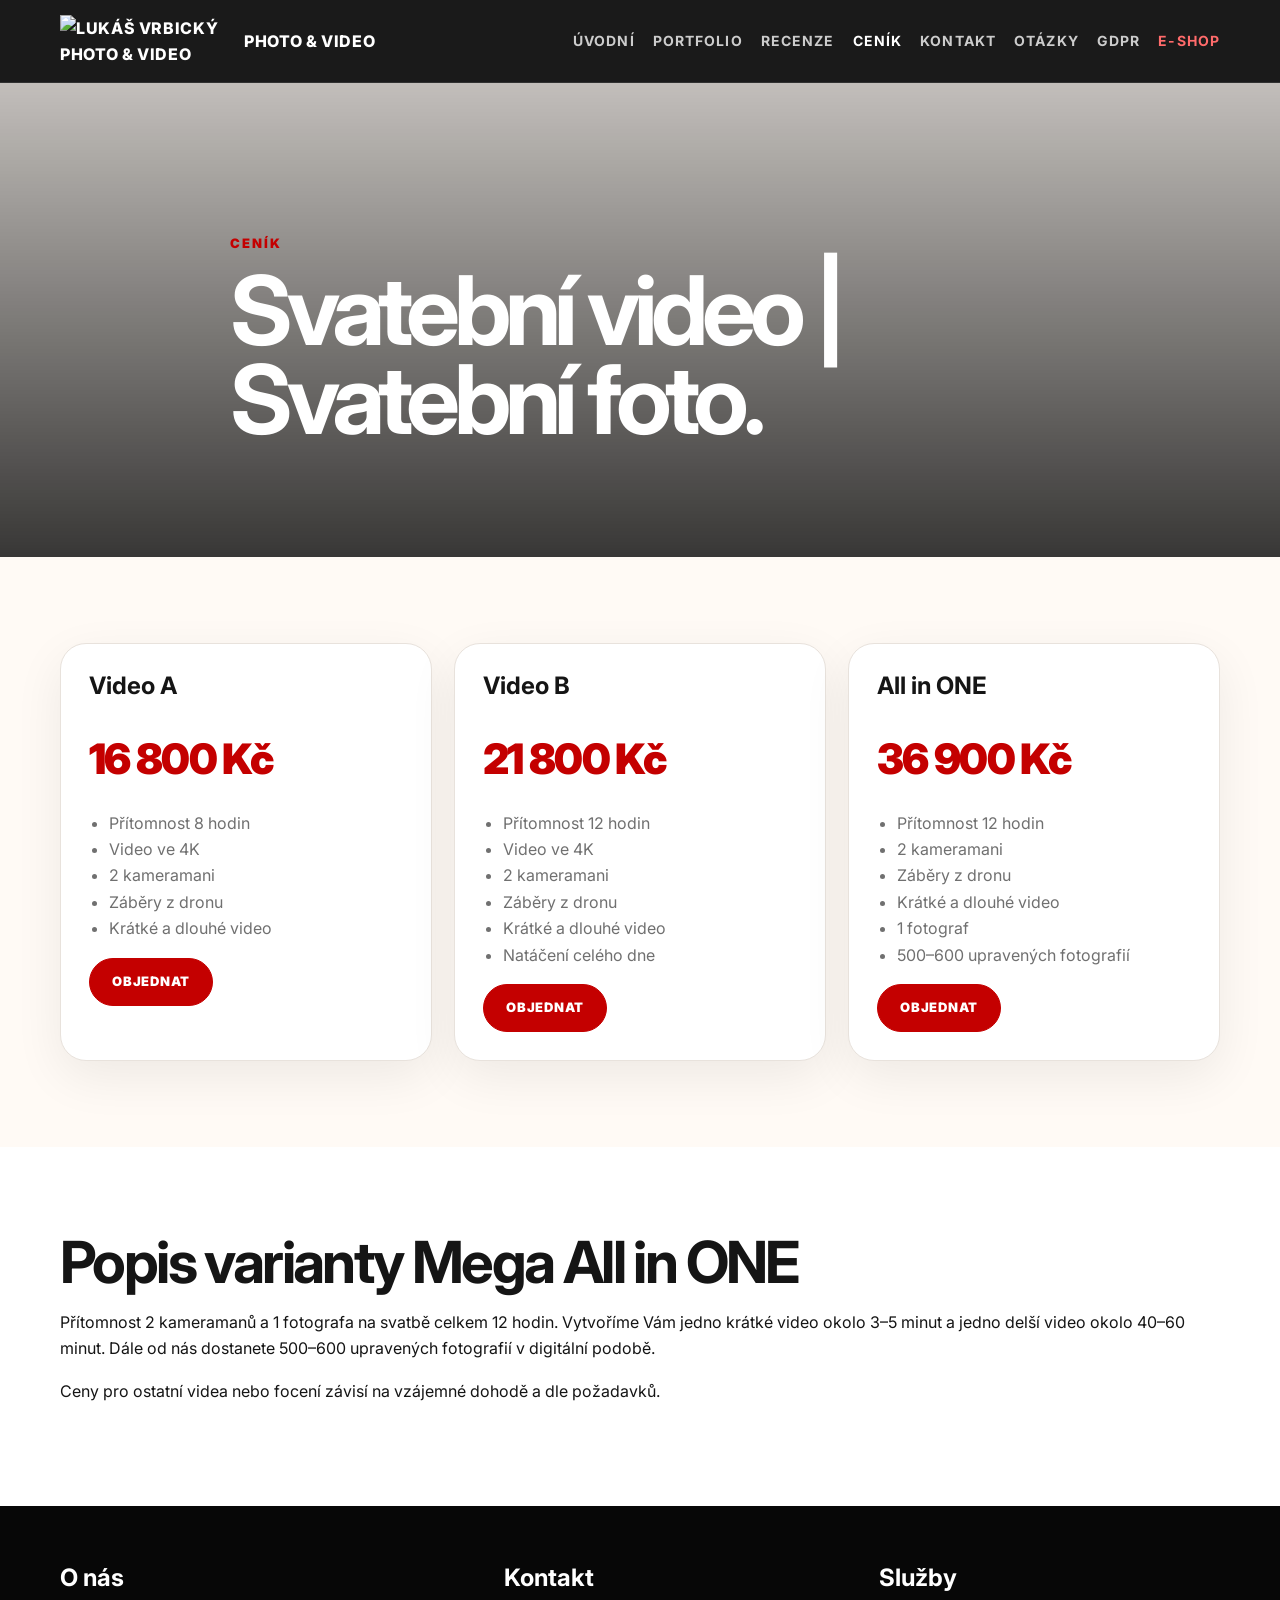
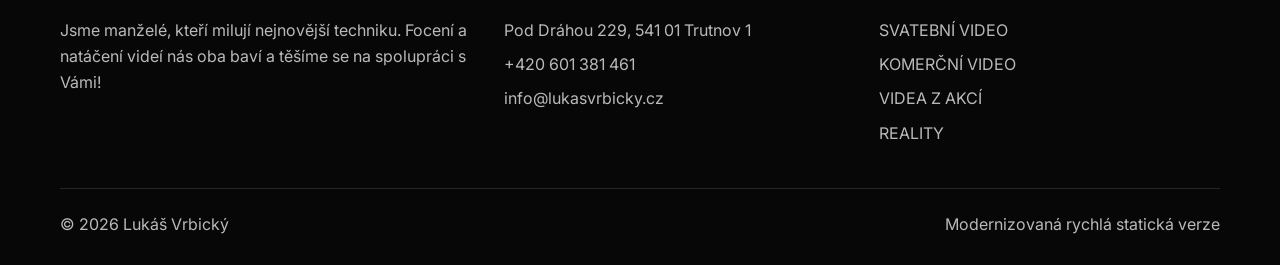
==== cenik.html @ d9810bd5 "Rebuild site with multi-page structure" ====
<!doctype html>
<html lang="cs">
<head>
  <meta charset="utf-8">
  <meta name="viewport" content="width=device-width, initial-scale=1">
  <meta name="description" content="Ceník">
  <title>Ceník | Lukáš Vrbický Photo & Video</title>
  <link rel="preconnect" href="https://fonts.googleapis.com">
  <link rel="preconnect" href="https://fonts.gstatic.com" crossorigin>
  <link href="https://fonts.googleapis.com/css2?family=Inter:wght@400;600;700;800;900&display=swap" rel="stylesheet">
  <link rel="stylesheet" href="styles.css">
</head>
<body>
<header class="site-header">
  <div class="container header-inner">
    <a class="logo" href="index.html"><img src="https://lukasvrbicky.cz/wp-content/uploads/2019/08/finalWhite.png" alt="Lukáš Vrbický Photo & Video" loading="eager"><span>Photo & Video</span></a>
    <button class="nav-toggle" data-nav-toggle type="button" aria-expanded="false">Menu</button>
    <nav class="nav" data-nav><a class="" href="index.html">Úvodní</a><a class="" href="portfolio.html">Portfolio</a><a class="" href="recenze.html">Recenze</a><a class="active" href="cenik.html">Ceník</a><a class="" href="kontakt.html">Kontakt</a><a class="" href="otazky.html">Otázky</a><a class="" href="gdpr.html">GDPR</a><a class="eshop" href="https://motis.cz/">E-shop</a></nav>
  </div>
</header>
<main><section class="hero compact"><div class="container hero-content"><p class="eyebrow">Ceník</p><h1>Svatební video | Svatební foto.</h1></div></section><section class="section"><div class="container grid grid-3"><article class="card"><h3>Video A</h3><div class="price">16 800 Kč</div><ul class="list"><li>Přítomnost 8 hodin</li><li>Video ve 4K</li><li>2 kameramani</li><li>Záběry z dronu</li><li>Krátké a dlouhé video</li></ul><a class="button primary" href="kontakt.html">Objednat</a></article><article class="card"><h3>Video B</h3><div class="price">21 800 Kč</div><ul class="list"><li>Přítomnost 12 hodin</li><li>Video ve 4K</li><li>2 kameramani</li><li>Záběry z dronu</li><li>Krátké a dlouhé video</li><li>Natáčení celého dne</li></ul><a class="button primary" href="kontakt.html">Objednat</a></article><article class="card"><h3>All in ONE</h3><div class="price">36 900 Kč</div><ul class="list"><li>Přítomnost 12 hodin</li><li>2 kameramani</li><li>Záběry z dronu</li><li>Krátké a dlouhé video</li><li>1 fotograf</li><li>500–600 upravených fotografií</li></ul><a class="button primary" href="kontakt.html">Objednat</a></article></div></section><section class="section alt"><div class="container"><h2>Popis varianty Mega All in ONE</h2><p>Přítomnost 2 kameramanů a 1 fotografa na svatbě celkem 12 hodin. Vytvoříme Vám jedno krátké video okolo 3–5 minut a jedno delší video okolo 40–60 minut. Dále od nás dostanete 500–600 upravených fotografií v digitální podobě.</p><p>Ceny pro ostatní videa nebo focení závisí na vzájemné dohodě a dle požadavků.</p></div></section></main>
<footer class="footer">
  <div class="container footer-grid">
    <div><h3>O nás</h3><p>Jsme manželé, kteří milují nejnovější techniku. Focení a natáčení videí nás oba baví a těšíme se na spolupráci s Vámi!</p></div>
    <div><h3>Kontakt</h3><a href="https://maps.google.com/?q=Pod+Dr%C3%A1hou+229,+541+01+Trutnov">Pod Dráhou 229, 541 01 Trutnov 1</a><a href="tel:+420601381461">+420 601 381 461</a><a href="mailto:info@lukasvrbicky.cz">info@lukasvrbicky.cz</a></div>
    <div><h3>Služby</h3><a href="portfolio.html">SVATEBNÍ VIDEO</a><a href="portfolio.html">KOMERČNÍ VIDEO</a><a href="portfolio.html">VIDEA Z AKCÍ</a><a href="portfolio.html">REALITY</a></div>
  </div>
  <div class="container footer-bottom"><span>© <span data-year></span> Lukáš Vrbický</span><span>Modernizovaná rychlá statická verze</span></div>
</footer>
<script src="script.js"></script>
</body>
</html>
---- styles.css ----
:root {
  --red: #c40000;
  --red-dark: #8e0000;
  --black: #070707;
  --ink: #151515;
  --muted: #707070;
  --line: #e8e2dc;
  --paper: #fffaf5;
  --white: #ffffff;
  --shadow: 0 22px 70px rgba(0, 0, 0, .18);
}
* { box-sizing: border-box; }
html { scroll-behavior: smooth; }
body { margin: 0; font-family: Inter, Arial, sans-serif; color: var(--ink); background: var(--paper); line-height: 1.65; }
a { color: inherit; text-decoration: none; }
img { max-width: 100%; display: block; }
.container { width: min(1160px, calc(100% - 40px)); margin: 0 auto; }
.site-header { position: sticky; top: 0; z-index: 20; background: rgba(7,7,7,.92); backdrop-filter: blur(18px); border-bottom: 1px solid rgba(255,255,255,.1); }
.header-inner { min-height: 82px; display: flex; align-items: center; justify-content: space-between; gap: 24px; }
.logo { display: flex; align-items: center; gap: 14px; color: var(--white); font-weight: 800; letter-spacing: .04em; text-transform: uppercase; }
.logo img { width: 170px; height: auto; }
.nav { display: flex; align-items: center; gap: 18px; color: rgba(255,255,255,.78); font-size: 14px; font-weight: 700; text-transform: uppercase; letter-spacing: .08em; }
.nav a:hover, .nav a.active { color: var(--white); }
.nav .eshop { color: #ff6b6b; }
.nav-toggle { display: none; background: transparent; border: 1px solid rgba(255,255,255,.25); color: #fff; border-radius: 999px; padding: 10px 14px; font-weight: 800; }
.hero { position: relative; min-height: 690px; display: grid; align-items: end; color: var(--white); background: linear-gradient(180deg, rgba(0,0,0,.24), rgba(0,0,0,.78)), var(--hero-image, url('https://lukasvrbicky.cz/wp-content/uploads/2019/12/cover-1200x600.jpg')) center/cover; }
.hero.compact { min-height: 360px; }
.hero-content { padding: 150px 0 92px; max-width: 820px; }
.eyebrow { margin: 0 0 12px; color: var(--red); font-weight: 900; letter-spacing: .16em; text-transform: uppercase; font-size: 13px; }
h1, h2, h3, p { margin-top: 0; }
h1 { font-size: clamp(46px, 8vw, 96px); line-height: .92; letter-spacing: -.065em; margin-bottom: 22px; }
h2 { font-size: clamp(32px, 5vw, 58px); line-height: 1; letter-spacing: -.045em; margin-bottom: 18px; }
h3 { font-size: 24px; line-height: 1.18; }
.lead { font-size: clamp(18px, 2vw, 24px); color: rgba(255,255,255,.86); max-width: 720px; }
.actions { display: flex; flex-wrap: wrap; gap: 14px; margin-top: 34px; }
.button { display: inline-flex; align-items: center; justify-content: center; min-height: 48px; padding: 0 22px; border-radius: 999px; border: 1px solid var(--line); font-weight: 900; text-transform: uppercase; letter-spacing: .06em; font-size: 13px; }
.button.primary { background: var(--red); border-color: var(--red); color: #fff; }
.button.primary:hover { background: var(--red-dark); }
.button.light { color: #fff; border-color: rgba(255,255,255,.38); background: rgba(255,255,255,.08); }
.section { padding: 86px 0; }
.section.alt { background: #fff; }
.section-head { max-width: 760px; margin-bottom: 38px; }
.grid { display: grid; gap: 22px; }
.grid-3 { grid-template-columns: repeat(3, 1fr); }
.grid-2 { grid-template-columns: repeat(2, 1fr); }
.card { background: #fff; border: 1px solid var(--line); border-radius: 26px; padding: 28px; box-shadow: 0 16px 50px rgba(0,0,0,.07); overflow: hidden; }
.service-card { min-height: 250px; display: flex; flex-direction: column; justify-content: flex-end; background: linear-gradient(180deg, rgba(0,0,0,.04), rgba(0,0,0,.84)), var(--image) center/cover; color: #fff; }
.service-card p { color: rgba(255,255,255,.8); }
.project-card { padding: 0; }
.project-card img { width: 100%; aspect-ratio: 16/10; object-fit: cover; }
.project-body { padding: 24px; }
.meta { color: var(--red); font-size: 13px; font-weight: 900; text-transform: uppercase; letter-spacing: .12em; }
.split { display: grid; grid-template-columns: .95fr 1.05fr; gap: 48px; align-items: center; }
.team-photo { border-radius: 32px; box-shadow: var(--shadow); }
.price { font-size: 42px; font-weight: 900; letter-spacing: -.04em; color: var(--red); }
.list { padding-left: 20px; color: var(--muted); }
.quote { border-left: 4px solid var(--red); padding-left: 20px; color: #333; }
.cta { background: linear-gradient(135deg, var(--black), #2a0000); color: #fff; border-radius: 34px; padding: 42px; display: flex; justify-content: space-between; gap: 30px; align-items: center; }
.footer { background: var(--black); color: rgba(255,255,255,.72); padding: 58px 0 28px; }
.footer-grid { display: grid; grid-template-columns: 1.2fr 1fr 1fr; gap: 34px; margin-bottom: 34px; }
.footer h3 { color: #fff; }
.footer a { display: block; margin: 8px 0; }
.footer-bottom { border-top: 1px solid rgba(255,255,255,.12); padding-top: 22px; display: flex; justify-content: space-between; gap: 20px; }
.form { display: grid; gap: 14px; }
.input, textarea, select { width: 100%; border: 1px solid var(--line); border-radius: 16px; padding: 14px 16px; font: inherit; background: #fff; }
textarea { min-height: 150px; }
@media (max-width: 900px) {
  .nav-toggle { display: inline-flex; }
  .nav { position: absolute; left: 20px; right: 20px; top: 82px; display: none; flex-direction: column; align-items: stretch; background: #111; border: 1px solid rgba(255,255,255,.14); border-radius: 22px; padding: 18px; }
  .nav.is-open { display: flex; }
  .grid-3, .grid-2, .split, .footer-grid { grid-template-columns: 1fr; }
  .hero { min-height: 620px; }
  .cta, .footer-bottom { flex-direction: column; align-items: flex-start; }
  .logo img { width: 132px; }
}
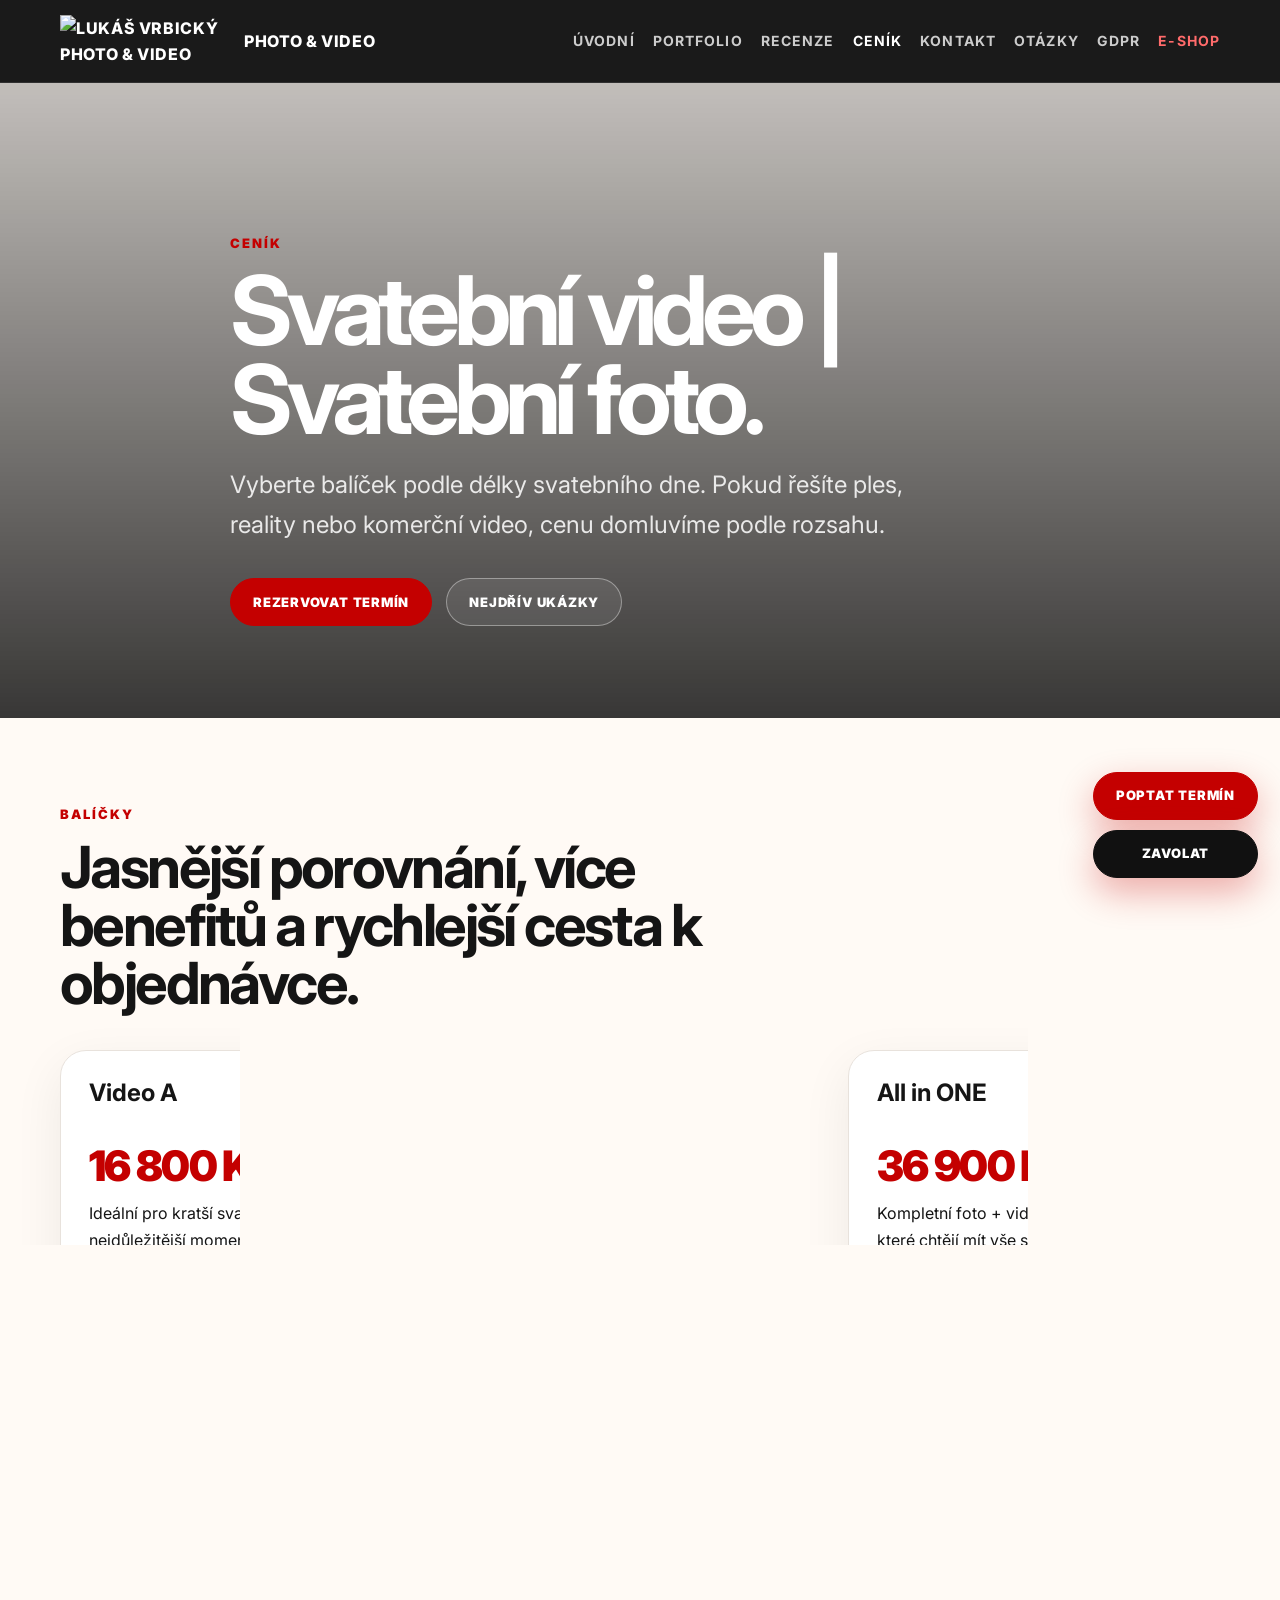
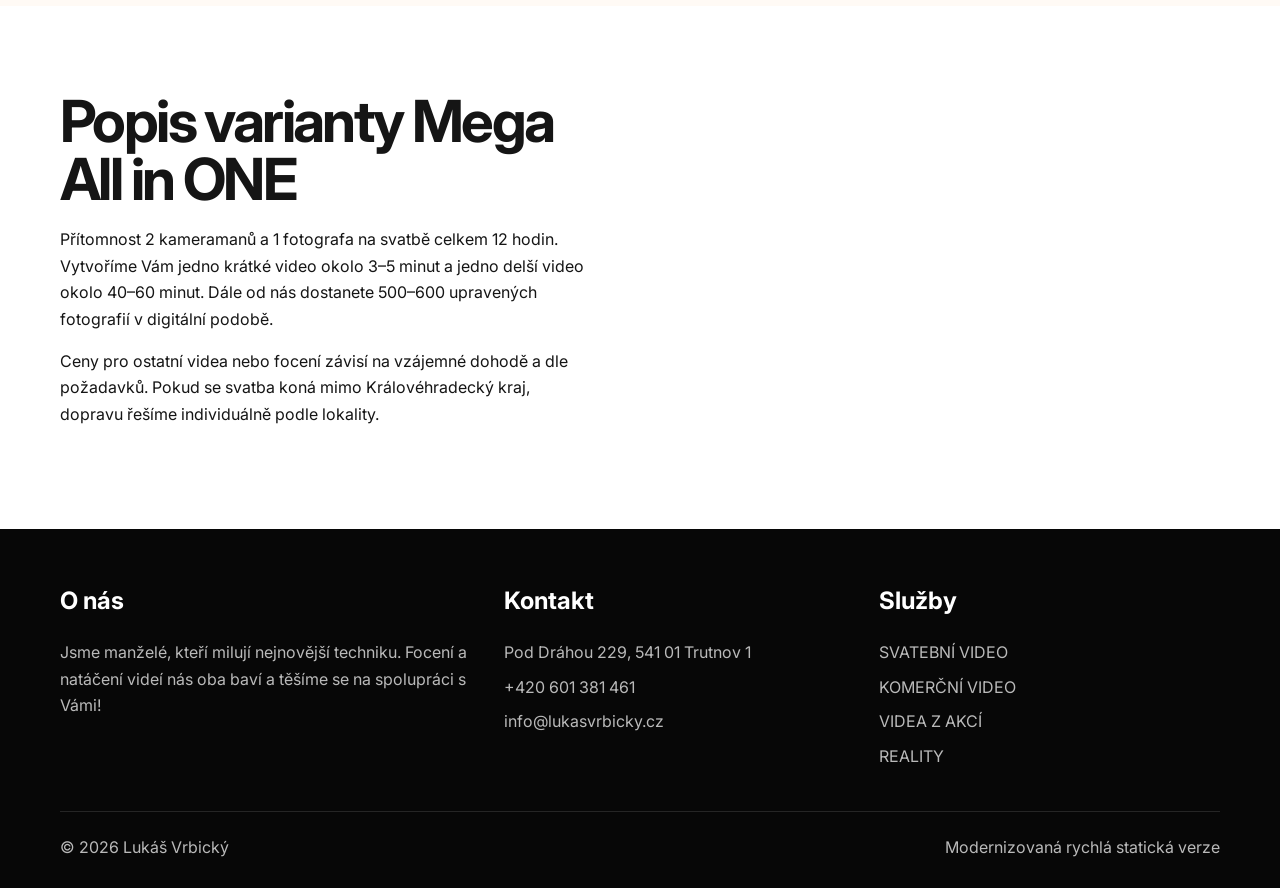
==== commit 1695c0b2: "Enhance CTAs content and animations" ====
--- a/cenik.html
+++ b/cenik.html
@@ -18,7 +18,8 @@
     <nav class="nav" data-nav><a class="" href="index.html">Úvodní</a><a class="" href="portfolio.html">Portfolio</a><a class="" href="recenze.html">Recenze</a><a class="active" href="cenik.html">Ceník</a><a class="" href="kontakt.html">Kontakt</a><a class="" href="otazky.html">Otázky</a><a class="" href="gdpr.html">GDPR</a><a class="eshop" href="https://motis.cz/">E-shop</a></nav>
   </div>
 </header>
-<main><section class="hero compact"><div class="container hero-content"><p class="eyebrow">Ceník</p><h1>Svatební video | Svatební foto.</h1></div></section><section class="section"><div class="container grid grid-3"><article class="card"><h3>Video A</h3><div class="price">16 800 Kč</div><ul class="list"><li>Přítomnost 8 hodin</li><li>Video ve 4K</li><li>2 kameramani</li><li>Záběry z dronu</li><li>Krátké a dlouhé video</li></ul><a class="button primary" href="kontakt.html">Objednat</a></article><article class="card"><h3>Video B</h3><div class="price">21 800 Kč</div><ul class="list"><li>Přítomnost 12 hodin</li><li>Video ve 4K</li><li>2 kameramani</li><li>Záběry z dronu</li><li>Krátké a dlouhé video</li><li>Natáčení celého dne</li></ul><a class="button primary" href="kontakt.html">Objednat</a></article><article class="card"><h3>All in ONE</h3><div class="price">36 900 Kč</div><ul class="list"><li>Přítomnost 12 hodin</li><li>2 kameramani</li><li>Záběry z dronu</li><li>Krátké a dlouhé video</li><li>1 fotograf</li><li>500–600 upravených fotografií</li></ul><a class="button primary" href="kontakt.html">Objednat</a></article></div></section><section class="section alt"><div class="container"><h2>Popis varianty Mega All in ONE</h2><p>Přítomnost 2 kameramanů a 1 fotografa na svatbě celkem 12 hodin. Vytvoříme Vám jedno krátké video okolo 3–5 minut a jedno delší video okolo 40–60 minut. Dále od nás dostanete 500–600 upravených fotografií v digitální podobě.</p><p>Ceny pro ostatní videa nebo focení závisí na vzájemné dohodě a dle požadavků.</p></div></section></main>
+<main><section class="hero compact"><div class="container hero-content reveal"><p class="eyebrow">Ceník</p><h1>Svatební video | Svatební foto.</h1><p class="lead">Vyberte balíček podle délky svatebního dne. Pokud řešíte ples, reality nebo komerční video, cenu domluvíme podle rozsahu.</p><div class="actions"><a class="button primary" href="kontakt.html">Rezervovat termín</a><a class="button light" href="portfolio.html">Nejdřív ukázky</a></div></div></section><section class="section"><div class="container"><div class="section-head"><p class="eyebrow">Balíčky</p><h2>Jasnější porovnání, více benefitů a rychlejší cesta k objednávce.</h2></div><div class="grid grid-3"><article class="card reveal"><h3>Video A</h3><div class="price">16 800 Kč</div><p>Ideální pro kratší svatební den a nejdůležitější momenty.</p><ul class="list"><li>Přítomnost 8 hodin</li><li>Video ve 4K</li><li>2 kameramani</li><li>Záběry z dronu</li><li>Krátké a dlouhé video</li></ul><a class="button primary" href="kontakt.html">Objednat Video A</a></article><article class="card reveal"><h3>Video B</h3><div class="price">21 800 Kč</div><p>Nejčastější volba pro zachycení příprav, obřadu i večerní atmosféry.</p><ul class="list"><li>Přítomnost 12 hodin</li><li>Video ve 4K</li><li>2 kameramani</li><li>Záběry z dronu</li><li>Krátké a dlouhé video</li><li>Natáčení celého dne</li></ul><a class="button primary" href="kontakt.html">Objednat Video B</a></article><article class="card reveal"><h3>All in ONE</h3><div class="price">36 900 Kč</div><p>Kompletní foto + video tým pro páry, které chtějí mít vše sladěné.</p><ul class="list"><li>Přítomnost 12 hodin</li><li>2 kameramani</li><li>Záběry z dronu</li><li>Krátké a dlouhé video</li><li>1 fotograf</li><li>500–600 upravených fotografií</li></ul><a class="button primary" href="kontakt.html">Objednat All in ONE</a></article></div></div></section><section class="section alt"><div class="container split"><div><h2>Popis varianty Mega All in ONE</h2><p>Přítomnost 2 kameramanů a 1 fotografa na svatbě celkem 12 hodin. Vytvoříme Vám jedno krátké video okolo 3–5 minut a jedno delší video okolo 40–60 minut. Dále od nás dostanete 500–600 upravených fotografií v digitální podobě.</p><p>Ceny pro ostatní videa nebo focení závisí na vzájemné dohodě a dle požadavků. Pokud se svatba koná mimo Královéhradecký kraj, dopravu řešíme individuálně podle lokality.</p></div><div class="story-panel"><p class="eyebrow">Nejste si jistí?</p><h2>Napište nám datum.</h2><p>Doporučíme balíček podle harmonogramu, místa a toho, co chcete mít ve výsledném filmu.</p><a class="button primary" href="kontakt.html">Poradit s výběrem</a></div></div></section></main>
+<div class="floating-cta"><a class="button primary" href="kontakt.html">Poptat termín</a><a class="button light" href="tel:+420601381461">Zavolat</a></div>
 <footer class="footer">
   <div class="container footer-grid">
     <div><h3>O nás</h3><p>Jsme manželé, kteří milují nejnovější techniku. Focení a natáčení videí nás oba baví a těšíme se na spolupráci s Vámi!</p></div>
--- a/styles.css
+++ b/styles.css
@@ -73,3 +73,32 @@
   .cta, .footer-bottom { flex-direction: column; align-items: flex-start; }
   .logo img { width: 132px; }
 }
+
+/* Creative motion + conversion elements */
+.floating-cta { position: fixed; right: 22px; bottom: 22px; z-index: 30; display: grid; gap: 10px; }
+.floating-cta a { box-shadow: 0 14px 36px rgba(196,0,0,.32); }
+.kicker-row { display: flex; flex-wrap: wrap; gap: 10px; margin-top: 22px; }
+.kicker { display: inline-flex; align-items: center; gap: 8px; padding: 10px 14px; border: 1px solid rgba(255,255,255,.22); border-radius: 999px; background: rgba(255,255,255,.08); color: rgba(255,255,255,.88); font-weight: 800; }
+.stats { display: grid; grid-template-columns: repeat(4, 1fr); gap: 18px; margin-top: -42px; position: relative; z-index: 3; }
+.stat { background: #fff; border: 1px solid var(--line); border-radius: 24px; padding: 24px; box-shadow: 0 18px 60px rgba(0,0,0,.12); }
+.stat strong { display: block; color: var(--red); font-size: 34px; line-height: 1; letter-spacing: -.05em; }
+.story-panel { position: relative; overflow: hidden; border-radius: 34px; padding: 44px; background: radial-gradient(circle at 0 0, rgba(196,0,0,.18), transparent 34%), #111; color: #fff; }
+.story-panel::after { content: ""; position: absolute; inset: auto -90px -90px auto; width: 240px; height: 240px; background: var(--red); border-radius: 50%; filter: blur(16px); opacity: .32; animation: pulseGlow 5s ease-in-out infinite; }
+.steps { counter-reset: step; display: grid; grid-template-columns: repeat(4, 1fr); gap: 18px; }
+.step { position: relative; padding-top: 58px; }
+.step::before { counter-increment: step; content: "0" counter(step); position: absolute; top: 24px; left: 28px; color: rgba(196,0,0,.22); font-size: 52px; font-weight: 900; line-height: 1; }
+.marquee { overflow: hidden; background: var(--red); color: #fff; padding: 14px 0; font-weight: 900; text-transform: uppercase; letter-spacing: .12em; }
+.marquee span { display: inline-block; white-space: nowrap; animation: marquee 24s linear infinite; }
+.video-frame { aspect-ratio: 16/9; border: 0; width: 100%; border-radius: 28px; box-shadow: var(--shadow); background: #111; }
+.gallery-strip { display: grid; grid-template-columns: 1.2fr .8fr 1fr; gap: 18px; }
+.gallery-strip img { width: 100%; height: 100%; min-height: 260px; object-fit: cover; border-radius: 28px; box-shadow: 0 16px 48px rgba(0,0,0,.14); }
+.reveal { animation: revealUp .8s ease both; }
+.reveal:nth-child(2) { animation-delay: .08s; }
+.reveal:nth-child(3) { animation-delay: .16s; }
+.reveal:nth-child(4) { animation-delay: .24s; }
+@keyframes revealUp { from { opacity: 0; transform: translateY(26px); } to { opacity: 1; transform: translateY(0); } }
+@keyframes pulseGlow { 0%, 100% { transform: scale(.92); opacity: .24; } 50% { transform: scale(1.08); opacity: .42; } }
+@keyframes marquee { from { transform: translateX(0); } to { transform: translateX(-50%); } }
+@media (prefers-reduced-motion: reduce) { *, *::before, *::after { animation-duration: .01ms !important; animation-iteration-count: 1 !important; scroll-behavior: auto !important; } }
+@media (max-width: 900px) { .stats, .steps, .gallery-strip { grid-template-columns: 1fr; } .floating-cta { left: 20px; right: 20px; } .floating-cta .button { width: 100%; } }
+.floating-cta .light { background: #111; color: #fff; border-color: #111; }
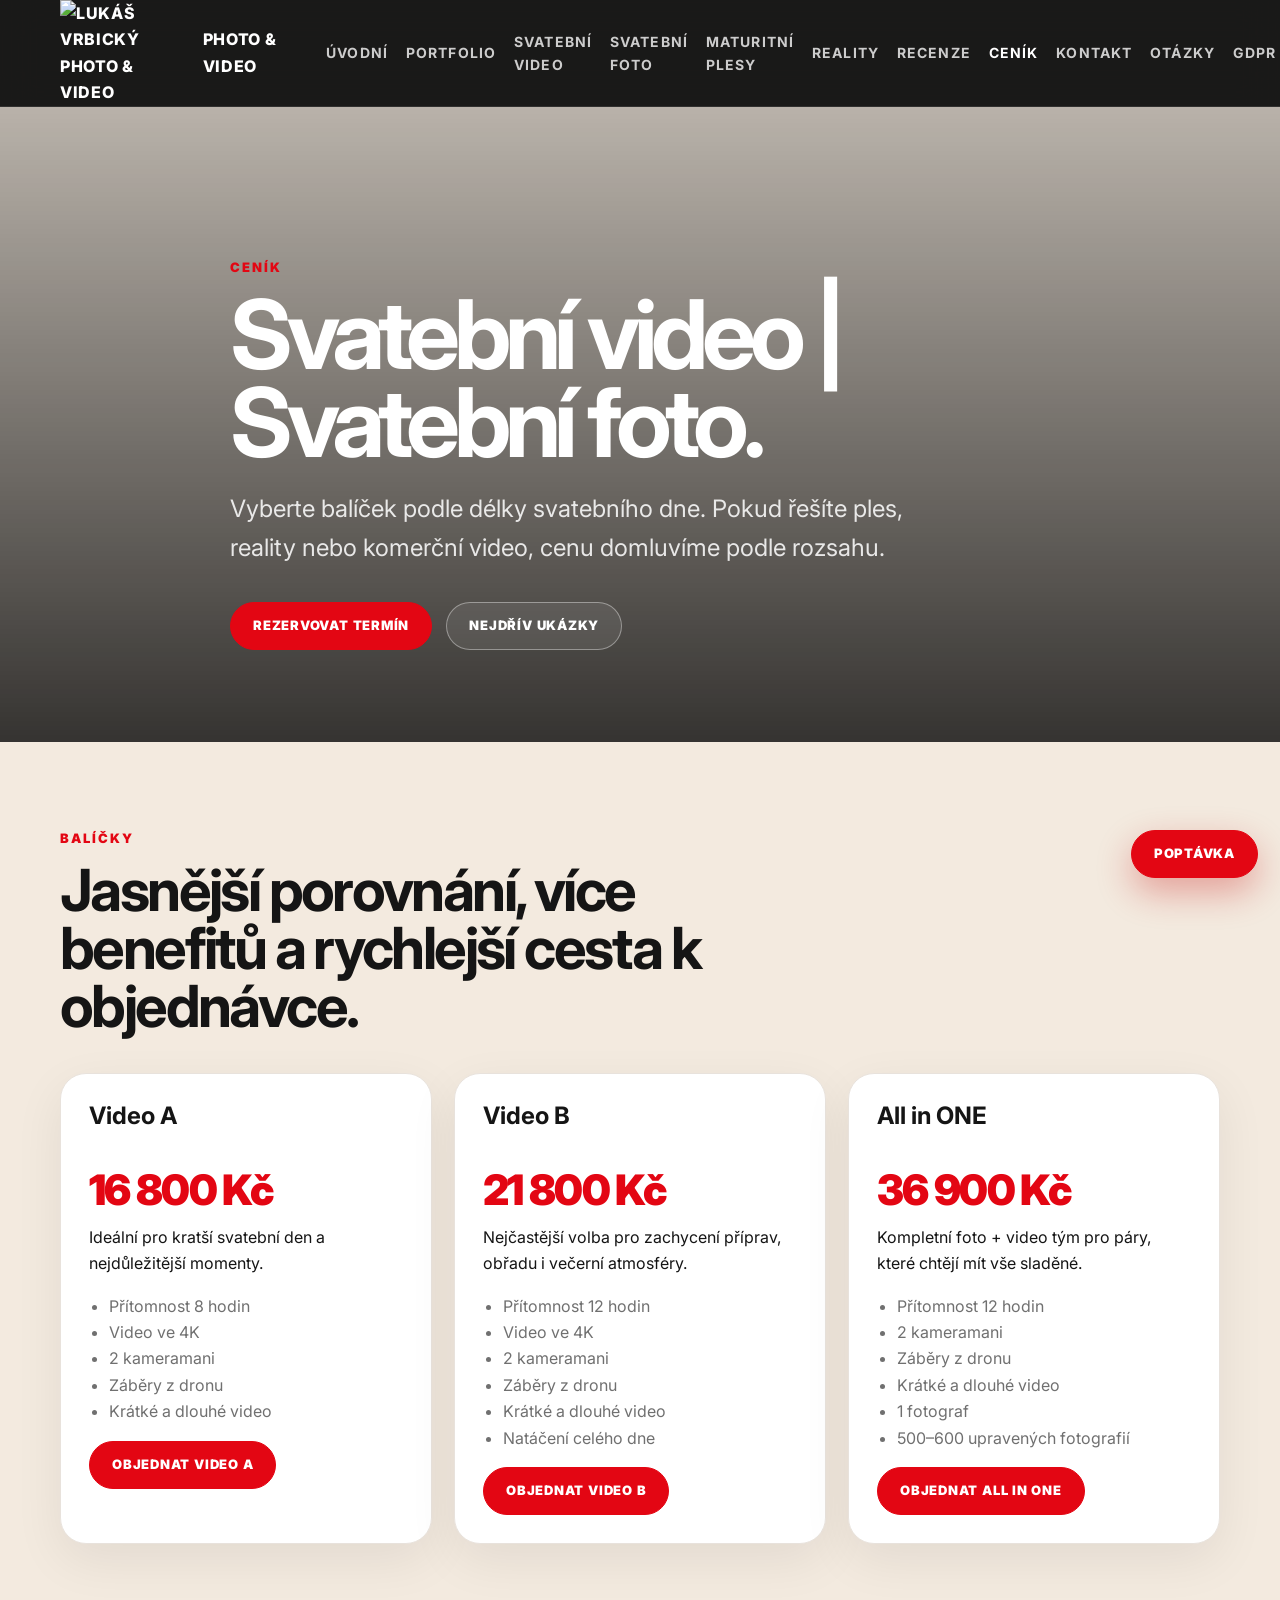
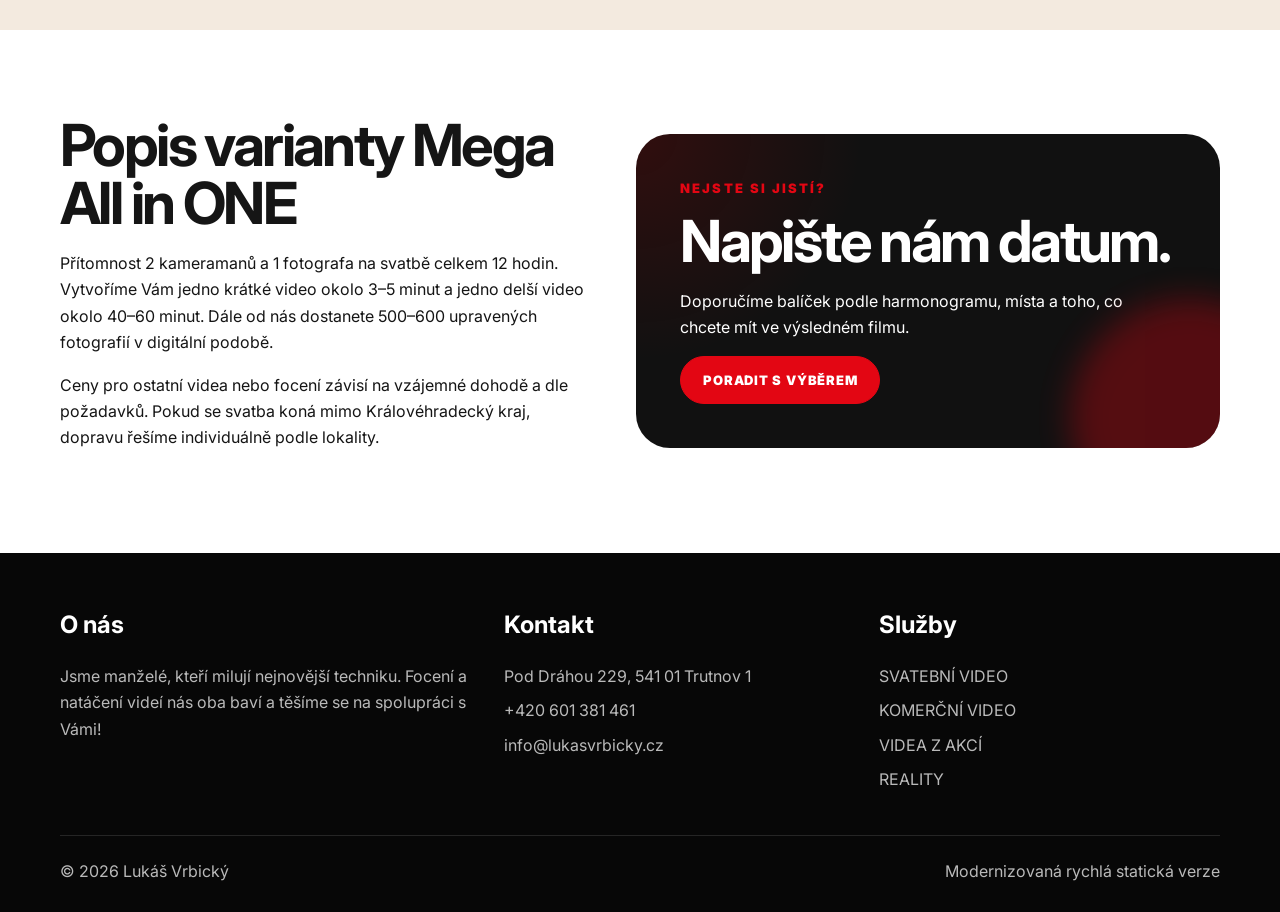
==== commit 45be9c61: "Add media pages GDPR and visual refinements" ====
--- a/cenik.html
+++ b/cenik.html
@@ -15,11 +15,11 @@
   <div class="container header-inner">
     <a class="logo" href="index.html"><img src="https://lukasvrbicky.cz/wp-content/uploads/2019/08/finalWhite.png" alt="Lukáš Vrbický Photo & Video" loading="eager"><span>Photo & Video</span></a>
     <button class="nav-toggle" data-nav-toggle type="button" aria-expanded="false">Menu</button>
-    <nav class="nav" data-nav><a class="" href="index.html">Úvodní</a><a class="" href="portfolio.html">Portfolio</a><a class="" href="recenze.html">Recenze</a><a class="active" href="cenik.html">Ceník</a><a class="" href="kontakt.html">Kontakt</a><a class="" href="otazky.html">Otázky</a><a class="" href="gdpr.html">GDPR</a><a class="eshop" href="https://motis.cz/">E-shop</a></nav>
+    <nav class="nav" data-nav><a class="" href="index.html">Úvodní</a><a class="" href="portfolio.html">Portfolio</a><a class="" href="svatebni-video.html">Svatební video</a><a class="" href="svatebni-foto.html">Svatební foto</a><a class="" href="maturitni-plesy.html">Maturitní plesy</a><a class="" href="reality.html">Reality</a><a class="" href="recenze.html">Recenze</a><a class="active" href="cenik.html">Ceník</a><a class="" href="kontakt.html">Kontakt</a><a class="" href="otazky.html">Otázky</a><a class="" href="gdpr.html">GDPR</a><a class="eshop" href="https://motis.cz/">E-shop</a></nav>
   </div>
 </header>
 <main><section class="hero compact"><div class="container hero-content reveal"><p class="eyebrow">Ceník</p><h1>Svatební video | Svatební foto.</h1><p class="lead">Vyberte balíček podle délky svatebního dne. Pokud řešíte ples, reality nebo komerční video, cenu domluvíme podle rozsahu.</p><div class="actions"><a class="button primary" href="kontakt.html">Rezervovat termín</a><a class="button light" href="portfolio.html">Nejdřív ukázky</a></div></div></section><section class="section"><div class="container"><div class="section-head"><p class="eyebrow">Balíčky</p><h2>Jasnější porovnání, více benefitů a rychlejší cesta k objednávce.</h2></div><div class="grid grid-3"><article class="card reveal"><h3>Video A</h3><div class="price">16 800 Kč</div><p>Ideální pro kratší svatební den a nejdůležitější momenty.</p><ul class="list"><li>Přítomnost 8 hodin</li><li>Video ve 4K</li><li>2 kameramani</li><li>Záběry z dronu</li><li>Krátké a dlouhé video</li></ul><a class="button primary" href="kontakt.html">Objednat Video A</a></article><article class="card reveal"><h3>Video B</h3><div class="price">21 800 Kč</div><p>Nejčastější volba pro zachycení příprav, obřadu i večerní atmosféry.</p><ul class="list"><li>Přítomnost 12 hodin</li><li>Video ve 4K</li><li>2 kameramani</li><li>Záběry z dronu</li><li>Krátké a dlouhé video</li><li>Natáčení celého dne</li></ul><a class="button primary" href="kontakt.html">Objednat Video B</a></article><article class="card reveal"><h3>All in ONE</h3><div class="price">36 900 Kč</div><p>Kompletní foto + video tým pro páry, které chtějí mít vše sladěné.</p><ul class="list"><li>Přítomnost 12 hodin</li><li>2 kameramani</li><li>Záběry z dronu</li><li>Krátké a dlouhé video</li><li>1 fotograf</li><li>500–600 upravených fotografií</li></ul><a class="button primary" href="kontakt.html">Objednat All in ONE</a></article></div></div></section><section class="section alt"><div class="container split"><div><h2>Popis varianty Mega All in ONE</h2><p>Přítomnost 2 kameramanů a 1 fotografa na svatbě celkem 12 hodin. Vytvoříme Vám jedno krátké video okolo 3–5 minut a jedno delší video okolo 40–60 minut. Dále od nás dostanete 500–600 upravených fotografií v digitální podobě.</p><p>Ceny pro ostatní videa nebo focení závisí na vzájemné dohodě a dle požadavků. Pokud se svatba koná mimo Královéhradecký kraj, dopravu řešíme individuálně podle lokality.</p></div><div class="story-panel"><p class="eyebrow">Nejste si jistí?</p><h2>Napište nám datum.</h2><p>Doporučíme balíček podle harmonogramu, místa a toho, co chcete mít ve výsledném filmu.</p><a class="button primary" href="kontakt.html">Poradit s výběrem</a></div></div></section></main>
-<div class="floating-cta"><a class="button primary" href="kontakt.html">Poptat termín</a><a class="button light" href="tel:+420601381461">Zavolat</a></div>
+<div class="floating-cta"><a class="button primary" href="kontakt.html">Poptávka</a></div>
 <footer class="footer">
   <div class="container footer-grid">
     <div><h3>O nás</h3><p>Jsme manželé, kteří milují nejnovější techniku. Focení a natáčení videí nás oba baví a těšíme se na spolupráci s Vámi!</p></div>
--- a/styles.css
+++ b/styles.css
@@ -1,11 +1,11 @@
 :root {
-  --red: #c40000;
-  --red-dark: #8e0000;
+  --red: #e30613;
+  --red-dark: #a9000a;
   --black: #070707;
   --ink: #151515;
   --muted: #707070;
   --line: #e8e2dc;
-  --paper: #fffaf5;
+  --paper: #f3eadf;
   --white: #ffffff;
   --shadow: 0 22px 70px rgba(0, 0, 0, .18);
 }
@@ -102,3 +102,15 @@
 @media (prefers-reduced-motion: reduce) { *, *::before, *::after { animation-duration: .01ms !important; animation-iteration-count: 1 !important; scroll-behavior: auto !important; } }
 @media (max-width: 900px) { .stats, .steps, .gallery-strip { grid-template-columns: 1fr; } .floating-cta { left: 20px; right: 20px; } .floating-cta .button { width: 100%; } }
 .floating-cta .light { background: #111; color: #fff; border-color: #111; }
+
+.media-grid { display: grid; grid-template-columns: repeat(2, 1fr); gap: 24px; }
+.photo-mosaic { display: grid; grid-template-columns: repeat(4, 1fr); gap: 12px; }
+.photo-mosaic img { width: 100%; height: 220px; object-fit: cover; border-radius: 20px; box-shadow: 0 12px 34px rgba(0,0,0,.14); }
+.photo-mosaic img:nth-child(1), .photo-mosaic img:nth-child(6) { grid-column: span 2; }
+.team-history { display: grid; grid-template-columns: repeat(2, 1fr); gap: 22px; }
+.team-history figure { margin: 0; background: #fff; border: 1px solid var(--line); border-radius: 28px; padding: 14px; box-shadow: 0 16px 48px rgba(0,0,0,.10); }
+.team-history figcaption { padding: 12px 6px 4px; font-weight: 900; color: var(--red); text-transform: uppercase; letter-spacing: .08em; }
+.icon-list { display: grid; gap: 14px; }
+.icon-list p { display: flex; gap: 12px; align-items: flex-start; margin: 0; padding: 14px; border: 1px solid var(--line); border-radius: 18px; background: #fff; }
+.icon { width: 34px; height: 34px; display: inline-grid; place-items: center; flex: 0 0 34px; border-radius: 50%; background: rgba(227,6,19,.12); color: var(--red); }
+@media (max-width: 900px) { .media-grid, .team-history, .photo-mosaic { grid-template-columns: 1fr; } .photo-mosaic img, .photo-mosaic img:nth-child(1), .photo-mosaic img:nth-child(6) { grid-column: auto; } }
